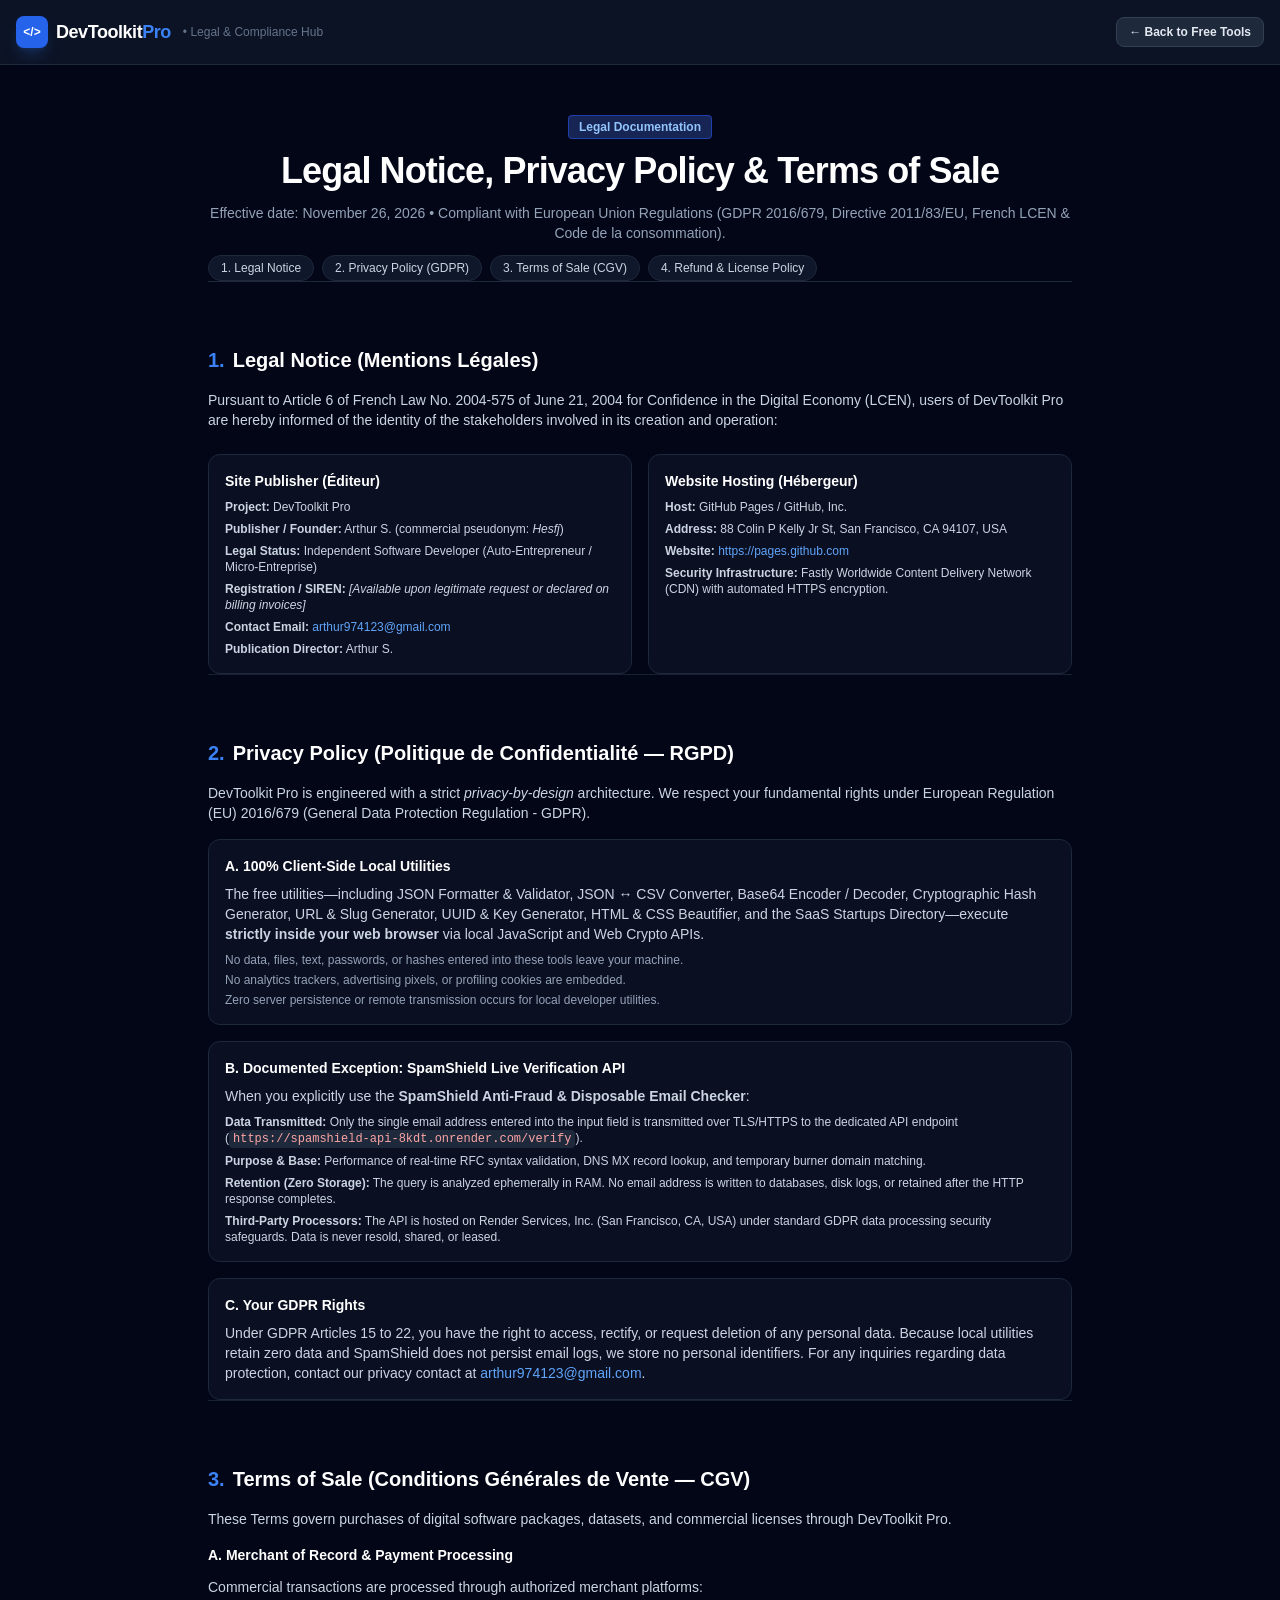
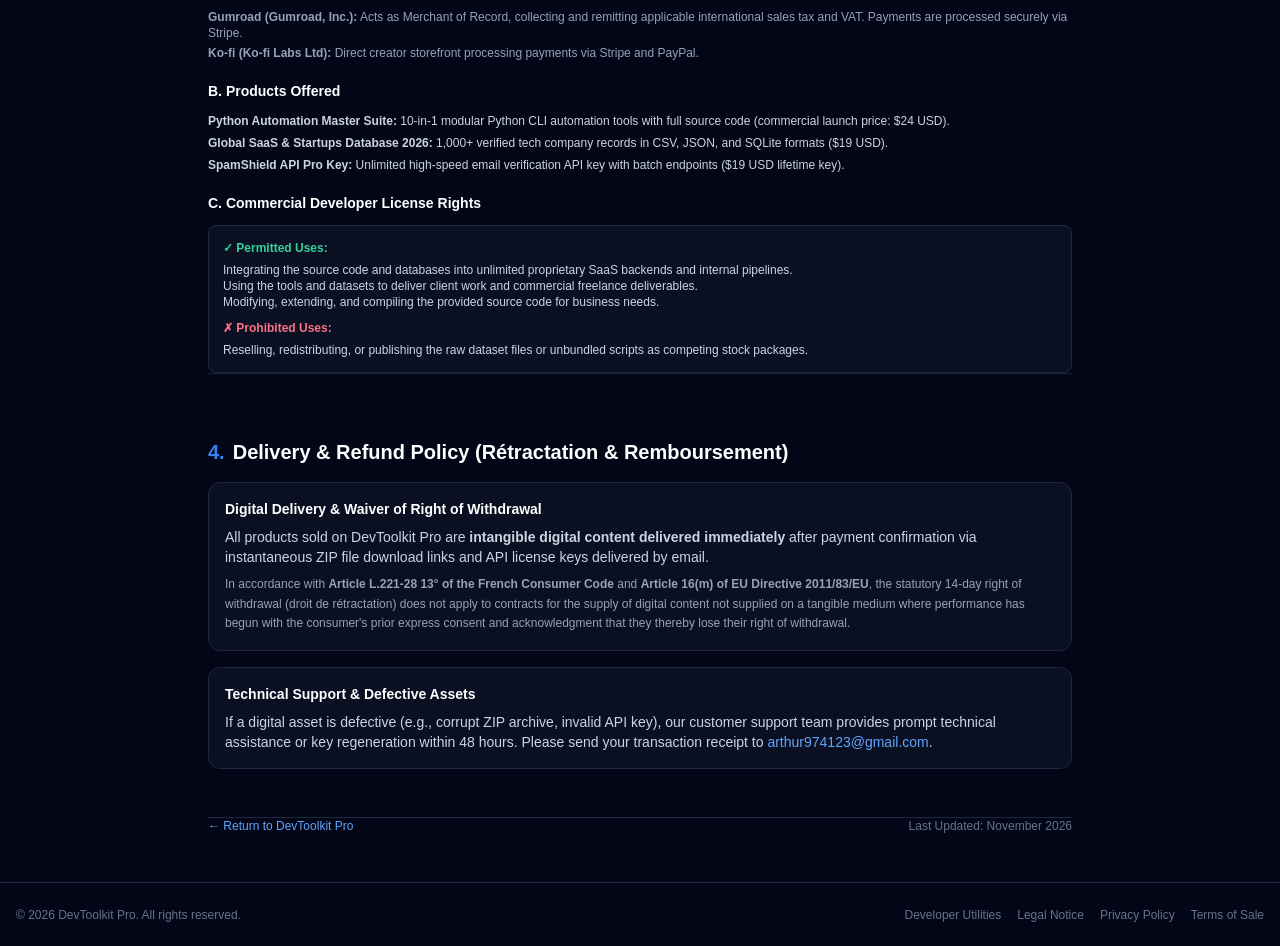
==== legal.html @ 09f76404 "feat(compliance): add legal hub, GDPR privacy policy, terms of sale, and footer links" ====
<!DOCTYPE html>
<html lang="en" class="dark">
<head>
  <meta charset="UTF-8">
  <meta name="viewport" content="width=device-width, initial-scale=1.0">
  <meta http-equiv="Content-Security-Policy" content="default-src 'self'; script-src 'self' 'unsafe-inline'; style-src 'self' 'unsafe-inline'; img-src 'self' data: https:; font-src 'self' data:; object-src 'none'; base-uri 'self'; form-action 'self';">
  <title>Legal Notice, Privacy Policy & Terms of Sale | DevToolkit Pro</title>
  <meta name="description" content="Legal notice, GDPR privacy policy, and terms of sale for DevToolkit Pro developer utilities and digital assets.">
  <link rel="icon" type="image/svg+xml" href="favicon.svg">
  <link rel="canonical" href="https://svl550.github.io/dev-tools-hub/legal.html">
  <link rel="stylesheet" href="styles.css">
  <style>
    :focus-visible {
      outline: 2px solid #3b82f6 !important;
      outline-offset: 2px !important;
    }
  </style>
</head>
<body class="bg-slate-950 text-slate-100 min-h-screen flex flex-col font-sans antialiased selection:bg-blue-600 selection:text-white">

  <!-- Header -->
  <header class="border-b border-slate-800 bg-slate-900/80 backdrop-blur sticky top-0 z-50">
    <div class="max-w-7xl mx-auto px-4 h-16 flex items-center justify-between">
      <div class="flex items-center space-x-3">
        <a href="index.html" class="flex items-center space-x-2 text-white hover:text-blue-400 transition" aria-label="DevToolkit Pro Home">
          <div class="w-8 h-8 rounded-lg bg-blue-600 flex items-center justify-center font-bold text-xs text-white shadow-lg shadow-blue-500/20">
            &lt;/&gt;
          </div>
          <span class="text-lg font-bold tracking-tight">DevToolkit<span class="text-blue-500">Pro</span></span>
        </a>
        <span class="text-xs text-slate-500 hidden sm:inline">&bull; Legal &amp; Compliance Hub</span>
      </div>
      <a href="index.html" class="inline-flex items-center space-x-1.5 px-3 py-1.5 rounded-lg text-xs font-semibold bg-slate-800 hover:bg-slate-700 text-slate-200 border border-slate-700 transition">
        <span>&larr; Back to Free Tools</span>
      </a>
    </div>
  </header>

  <!-- Main Content Container -->
  <main class="flex-1 max-w-4xl mx-auto px-4 py-12 space-y-12 leading-relaxed">
    
    <!-- Hero Title -->
    <div class="space-y-3 border-b border-slate-800 pb-8 text-center sm:text-left">
      <span class="px-2.5 py-1 text-xs font-semibold rounded bg-blue-950 text-blue-300 border border-blue-800">Legal Documentation</span>
      <h1 class="text-2xl sm:text-4xl font-extrabold text-white tracking-tight">Legal Notice, Privacy Policy &amp; Terms of Sale</h1>
      <p class="text-xs sm:text-sm text-slate-400">
        Effective date: November 26, 2026 &bull; Compliant with European Union Regulations (GDPR 2016/679, Directive 2011/83/EU, French LCEN &amp; Code de la consommation).
      </p>
      <!-- Quick Nav Anchor Pills -->
      <div class="flex flex-wrap gap-2 pt-3">
        <a href="#legal-notice" class="px-3 py-1 text-xs font-medium rounded-full bg-slate-900 border border-slate-800 text-slate-300 hover:border-blue-600 hover:text-white transition">1. Legal Notice</a>
        <a href="#privacy-policy" class="px-3 py-1 text-xs font-medium rounded-full bg-slate-900 border border-slate-800 text-slate-300 hover:border-blue-600 hover:text-white transition">2. Privacy Policy (GDPR)</a>
        <a href="#terms-of-sale" class="px-3 py-1 text-xs font-medium rounded-full bg-slate-900 border border-slate-800 text-slate-300 hover:border-blue-600 hover:text-white transition">3. Terms of Sale (CGV)</a>
        <a href="#refund-policy" class="px-3 py-1 text-xs font-medium rounded-full bg-slate-900 border border-slate-800 text-slate-300 hover:border-blue-600 hover:text-white transition">4. Refund &amp; License Policy</a>
      </div>
    </div>

    <!-- SECTION 1: LEGAL NOTICE -->
    <section id="legal-notice" class="space-y-4 pt-4 border-b border-slate-800/80 pb-10">
      <h2 class="text-xl sm:text-2xl font-bold text-white flex items-center gap-2">
        <span class="text-blue-500">1.</span> Legal Notice (Mentions Légales)
      </h2>
      <p class="text-xs sm:text-sm text-slate-300">
        Pursuant to Article 6 of French Law No. 2004-575 of June 21, 2004 for Confidence in the Digital Economy (LCEN), users of DevToolkit Pro are hereby informed of the identity of the stakeholders involved in its creation and operation:
      </p>

      <div class="grid grid-cols-1 md:grid-cols-2 gap-4 text-xs pt-2">
        <div class="p-4 rounded-xl border border-slate-800 bg-slate-900/60 space-y-2">
          <h3 class="font-bold text-white text-sm text-blue-400">Site Publisher (Éditeur)</h3>
          <ul class="space-y-1.5 text-slate-300">
            <li><strong>Project:</strong> DevToolkit Pro</li>
            <li><strong>Publisher / Founder:</strong> Arthur S. (commercial pseudonym: <em>Hesfj</em>)</li>
            <li><strong>Legal Status:</strong> Independent Software Developer (Auto-Entrepreneur / Micro-Entreprise)</li>
            <li><strong>Registration / SIREN:</strong> <em>[Available upon legitimate request or declared on billing invoices]</em></li>
            <li><strong>Contact Email:</strong> <a href="mailto:arthur974123@gmail.com" class="text-blue-400 hover:underline">arthur974123@gmail.com</a></li>
            <li><strong>Publication Director:</strong> Arthur S.</li>
          </ul>
        </div>

        <div class="p-4 rounded-xl border border-slate-800 bg-slate-900/60 space-y-2">
          <h3 class="font-bold text-white text-sm text-blue-400">Website Hosting (Hébergeur)</h3>
          <ul class="space-y-1.5 text-slate-300">
            <li><strong>Host:</strong> GitHub Pages / GitHub, Inc.</li>
            <li><strong>Address:</strong> 88 Colin P Kelly Jr St, San Francisco, CA 94107, USA</li>
            <li><strong>Website:</strong> <a href="https://pages.github.com" target="_blank" rel="noopener" class="text-blue-400 hover:underline">https://pages.github.com</a></li>
            <li><strong>Security Infrastructure:</strong> Fastly Worldwide Content Delivery Network (CDN) with automated HTTPS encryption.</li>
          </ul>
        </div>
      </div>
    </section>

    <!-- SECTION 2: PRIVACY POLICY -->
    <section id="privacy-policy" class="space-y-4 pt-4 border-b border-slate-800/80 pb-10">
      <h2 class="text-xl sm:text-2xl font-bold text-white flex items-center gap-2">
        <span class="text-blue-500">2.</span> Privacy Policy (Politique de Confidentialité — RGPD)
      </h2>
      <p class="text-xs sm:text-sm text-slate-300">
        DevToolkit Pro is engineered with a strict <em>privacy-by-design</em> architecture. We respect your fundamental rights under European Regulation (EU) 2016/679 (General Data Protection Regulation - GDPR).
      </p>

      <div class="space-y-4 text-xs sm:text-sm text-slate-300">
        <div class="p-4 rounded-xl border border-slate-800 bg-slate-900/60 space-y-2">
          <h3 class="font-bold text-white text-sm text-emerald-400">A. 100% Client-Side Local Utilities</h3>
          <p>
            The free utilities—including JSON Formatter &amp; Validator, JSON &harr; CSV Converter, Base64 Encoder / Decoder, Cryptographic Hash Generator, URL &amp; Slug Generator, UUID &amp; Key Generator, HTML &amp; CSS Beautifier, and the SaaS Startups Directory—execute <strong>strictly inside your web browser</strong> via local JavaScript and Web Crypto APIs.
          </p>
          <ul class="list-disc pl-5 space-y-1 text-slate-400 text-xs">
            <li>No data, files, text, passwords, or hashes entered into these tools leave your machine.</li>
            <li>No analytics trackers, advertising pixels, or profiling cookies are embedded.</li>
            <li>Zero server persistence or remote transmission occurs for local developer utilities.</li>
          </ul>
        </div>

        <div class="p-4 rounded-xl border border-slate-800 bg-slate-900/60 space-y-2">
          <h3 class="font-bold text-white text-sm text-red-400">B. Documented Exception: SpamShield Live Verification API</h3>
          <p>
            When you explicitly use the <strong>SpamShield Anti-Fraud &amp; Disposable Email Checker</strong>:
          </p>
          <ul class="list-disc pl-5 space-y-1.5 text-slate-300 text-xs">
            <li><strong>Data Transmitted:</strong> Only the single email address entered into the input field is transmitted over TLS/HTTPS to the dedicated API endpoint (<code class="text-red-300 bg-slate-800 px-1 py-0.5 rounded">https://spamshield-api-8kdt.onrender.com/verify</code>).</li>
            <li><strong>Purpose &amp; Base:</strong> Performance of real-time RFC syntax validation, DNS MX record lookup, and temporary burner domain matching.</li>
            <li><strong>Retention (Zero Storage):</strong> The query is analyzed ephemerally in RAM. No email address is written to databases, disk logs, or retained after the HTTP response completes.</li>
            <li><strong>Third-Party Processors:</strong> The API is hosted on Render Services, Inc. (San Francisco, CA, USA) under standard GDPR data processing security safeguards. Data is never resold, shared, or leased.</li>
          </ul>
        </div>

        <div class="p-4 rounded-xl border border-slate-800 bg-slate-900/60 space-y-2">
          <h3 class="font-bold text-white text-sm text-blue-400">C. Your GDPR Rights</h3>
          <p>
            Under GDPR Articles 15 to 22, you have the right to access, rectify, or request deletion of any personal data. Because local utilities retain zero data and SpamShield does not persist email logs, we store no personal identifiers. For any inquiries regarding data protection, contact our privacy contact at <a href="mailto:arthur974123@gmail.com" class="text-blue-400 hover:underline">arthur974123@gmail.com</a>.
          </p>
        </div>
      </div>
    </section>

    <!-- SECTION 3: TERMS OF SALE (CGV) -->
    <section id="terms-of-sale" class="space-y-4 pt-4 border-b border-slate-800/80 pb-10">
      <h2 class="text-xl sm:text-2xl font-bold text-white flex items-center gap-2">
        <span class="text-blue-500">3.</span> Terms of Sale (Conditions Générales de Vente — CGV)
      </h2>
      <p class="text-xs sm:text-sm text-slate-300">
        These Terms govern purchases of digital software packages, datasets, and commercial licenses through DevToolkit Pro.
      </p>

      <div class="space-y-3 text-xs sm:text-sm text-slate-300">
        <h3 class="font-bold text-white">A. Merchant of Record &amp; Payment Processing</h3>
        <p>
          Commercial transactions are processed through authorized merchant platforms:
        </p>
        <ul class="list-disc pl-5 space-y-1 text-slate-400 text-xs">
          <li><strong>Gumroad (Gumroad, Inc.):</strong> Acts as Merchant of Record, collecting and remitting applicable international sales tax and VAT. Payments are processed securely via Stripe.</li>
          <li><strong>Ko-fi (Ko-fi Labs Ltd):</strong> Direct creator storefront processing payments via Stripe and PayPal.</li>
        </ul>

        <h3 class="font-bold text-white pt-2">B. Products Offered</h3>
        <ol class="list-decimal pl-5 space-y-1.5 text-xs text-slate-300">
          <li><strong>Python Automation Master Suite:</strong> 10-in-1 modular Python CLI automation tools with full source code (commercial launch price: $24 USD).</li>
          <li><strong>Global SaaS &amp; Startups Database 2026:</strong> 1,000+ verified tech company records in CSV, JSON, and SQLite formats ($19 USD).</li>
          <li><strong>SpamShield API Pro Key:</strong> Unlimited high-speed email verification API key with batch endpoints ($19 USD lifetime key).</li>
        </ol>

        <h3 class="font-bold text-white pt-2">C. Commercial Developer License Rights</h3>
        <div class="p-3.5 rounded-lg border border-slate-800 bg-slate-900/60 text-xs space-y-1.5">
          <p class="text-emerald-400 font-semibold">&check; Permitted Uses:</p>
          <ul class="list-disc pl-5 space-y-0.5 text-slate-300">
            <li>Integrating the source code and databases into unlimited proprietary SaaS backends and internal pipelines.</li>
            <li>Using the tools and datasets to deliver client work and commercial freelance deliverables.</li>
            <li>Modifying, extending, and compiling the provided source code for business needs.</li>
          </ul>
          <p class="text-rose-400 font-semibold pt-1">&cross; Prohibited Uses:</p>
          <ul class="list-disc pl-5 space-y-0.5 text-slate-300">
            <li>Reselling, redistributing, or publishing the raw dataset files or unbundled scripts as competing stock packages.</li>
          </ul>
        </div>
      </div>
    </section>

    <!-- SECTION 4: REFUND & DELIVERY POLICY -->
    <section id="refund-policy" class="space-y-4 pt-4 pb-6">
      <h2 class="text-xl sm:text-2xl font-bold text-white flex items-center gap-2">
        <span class="text-blue-500">4.</span> Delivery &amp; Refund Policy (Rétractation &amp; Remboursement)
      </h2>
      
      <div class="space-y-4 text-xs sm:text-sm text-slate-300">
        <div class="p-4 rounded-xl border border-slate-800 bg-slate-900/60 space-y-2">
          <h3 class="font-bold text-white text-sm text-amber-400">Digital Delivery &amp; Waiver of Right of Withdrawal</h3>
          <p>
            All products sold on DevToolkit Pro are <strong>intangible digital content delivered immediately</strong> after payment confirmation via instantaneous ZIP file download links and API license keys delivered by email.
          </p>
          <p class="text-xs text-slate-400 leading-relaxed">
            In accordance with <strong>Article L.221-28 13° of the French Consumer Code</strong> and <strong>Article 16(m) of EU Directive 2011/83/EU</strong>, the statutory 14-day right of withdrawal (droit de rétractation) does not apply to contracts for the supply of digital content not supplied on a tangible medium where performance has begun with the consumer's prior express consent and acknowledgment that they thereby lose their right of withdrawal.
          </p>
        </div>

        <div class="p-4 rounded-xl border border-slate-800 bg-slate-900/60 space-y-2">
          <h3 class="font-bold text-white text-sm text-blue-400">Technical Support &amp; Defective Assets</h3>
          <p>
            If a digital asset is defective (e.g., corrupt ZIP archive, invalid API key), our customer support team provides prompt technical assistance or key regeneration within 48 hours. Please send your transaction receipt to <a href="mailto:arthur974123@gmail.com" class="text-blue-400 hover:underline">arthur974123@gmail.com</a>.
          </p>
        </div>
      </div>
    </section>

    <!-- Back to Top Button -->
    <div class="pt-6 border-t border-slate-800 flex justify-between items-center text-xs text-slate-500">
      <a href="index.html" class="text-blue-400 hover:underline">&larr; Return to DevToolkit Pro</a>
      <span>Last Updated: November 2026</span>
    </div>
  </main>

  <!-- Footer -->
  <footer class="border-t border-slate-800 bg-slate-950 py-6 text-center text-xs text-slate-500">
    <div class="max-w-7xl mx-auto px-4 flex flex-col sm:flex-row items-center justify-between gap-3">
      <span>&copy; 2026 DevToolkit Pro. All rights reserved.</span>
      <div class="flex flex-wrap items-center justify-center gap-4">
        <a href="index.html" class="hover:text-slate-300 transition">Developer Utilities</a>
        <a href="#legal-notice" class="hover:text-slate-300 transition">Legal Notice</a>
        <a href="#privacy-policy" class="hover:text-slate-300 transition">Privacy Policy</a>
        <a href="#terms-of-sale" class="hover:text-slate-300 transition">Terms of Sale</a>
      </div>
    </div>
  </footer>

</body>
</html>
---- styles.css ----
*,:after,:before{--tw-border-spacing-x:0;--tw-border-spacing-y:0;--tw-translate-x:0;--tw-translate-y:0;--tw-rotate:0;--tw-skew-x:0;--tw-skew-y:0;--tw-scale-x:1;--tw-scale-y:1;--tw-pan-x: ;--tw-pan-y: ;--tw-pinch-zoom: ;--tw-scroll-snap-strictness:proximity;--tw-gradient-from-position: ;--tw-gradient-via-position: ;--tw-gradient-to-position: ;--tw-ordinal: ;--tw-slashed-zero: ;--tw-numeric-figure: ;--tw-numeric-spacing: ;--tw-numeric-fraction: ;--tw-ring-inset: ;--tw-ring-offset-width:0px;--tw-ring-offset-color:#fff;--tw-ring-color:rgba(59,130,246,.5);--tw-ring-offset-shadow:0 0 #0000;--tw-ring-shadow:0 0 #0000;--tw-shadow:0 0 #0000;--tw-shadow-colored:0 0 #0000;--tw-blur: ;--tw-brightness: ;--tw-contrast: ;--tw-grayscale: ;--tw-hue-rotate: ;--tw-invert: ;--tw-saturate: ;--tw-sepia: ;--tw-drop-shadow: ;--tw-backdrop-blur: ;--tw-backdrop-brightness: ;--tw-backdrop-contrast: ;--tw-backdrop-grayscale: ;--tw-backdrop-hue-rotate: ;--tw-backdrop-invert: ;--tw-backdrop-opacity: ;--tw-backdrop-saturate: ;--tw-backdrop-sepia: ;--tw-contain-size: ;--tw-contain-layout: ;--tw-contain-paint: ;--tw-contain-style: }::backdrop{--tw-border-spacing-x:0;--tw-border-spacing-y:0;--tw-translate-x:0;--tw-translate-y:0;--tw-rotate:0;--tw-skew-x:0;--tw-skew-y:0;--tw-scale-x:1;--tw-scale-y:1;--tw-pan-x: ;--tw-pan-y: ;--tw-pinch-zoom: ;--tw-scroll-snap-strictness:proximity;--tw-gradient-from-position: ;--tw-gradient-via-position: ;--tw-gradient-to-position: ;--tw-ordinal: ;--tw-slashed-zero: ;--tw-numeric-figure: ;--tw-numeric-spacing: ;--tw-numeric-fraction: ;--tw-ring-inset: ;--tw-ring-offset-width:0px;--tw-ring-offset-color:#fff;--tw-ring-color:rgba(59,130,246,.5);--tw-ring-offset-shadow:0 0 #0000;--tw-ring-shadow:0 0 #0000;--tw-shadow:0 0 #0000;--tw-shadow-colored:0 0 #0000;--tw-blur: ;--tw-brightness: ;--tw-contrast: ;--tw-grayscale: ;--tw-hue-rotate: ;--tw-invert: ;--tw-saturate: ;--tw-sepia: ;--tw-drop-shadow: ;--tw-backdrop-blur: ;--tw-backdrop-brightness: ;--tw-backdrop-contrast: ;--tw-backdrop-grayscale: ;--tw-backdrop-hue-rotate: ;--tw-backdrop-invert: ;--tw-backdrop-opacity: ;--tw-backdrop-saturate: ;--tw-backdrop-sepia: ;--tw-contain-size: ;--tw-contain-layout: ;--tw-contain-paint: ;--tw-contain-style: }/*! tailwindcss v3.4.17 | MIT License | https://tailwindcss.com*/*,:after,:before{box-sizing:border-box;border:0 solid #e5e7eb}:after,:before{--tw-content:""}:host,html{line-height:1.5;-webkit-text-size-adjust:100%;-moz-tab-size:4;-o-tab-size:4;tab-size:4;font-family:Inter,-apple-system,BlinkMacSystemFont,Segoe UI,Roboto,sans-serif;font-feature-settings:normal;font-variation-settings:normal;-webkit-tap-highlight-color:transparent}body{margin:0;line-height:inherit}hr{height:0;color:inherit;border-top-width:1px}abbr:where([title]){-webkit-text-decoration:underline dotted;text-decoration:underline dotted}h1,h2,h3,h4,h5,h6{font-size:inherit;font-weight:inherit}a{color:inherit;text-decoration:inherit}b,strong{font-weight:bolder}code,kbd,pre,samp{font-family:JetBrains Mono,Fira Code,Consolas,monospace;font-feature-settings:normal;font-variation-settings:normal;font-size:1em}small{font-size:80%}sub,sup{font-size:75%;line-height:0;position:relative;vertical-align:baseline}sub{bottom:-.25em}sup{top:-.5em}table{text-indent:0;border-color:inherit;border-collapse:collapse}button,input,optgroup,select,textarea{font-family:inherit;font-feature-settings:inherit;font-variation-settings:inherit;font-size:100%;font-weight:inherit;line-height:inherit;letter-spacing:inherit;color:inherit;margin:0;padding:0}button,select{text-transform:none}button,input:where([type=button]),input:where([type=reset]),input:where([type=submit]){-webkit-appearance:button;background-color:transparent;background-image:none}:-moz-focusring{outline:auto}:-moz-ui-invalid{box-shadow:none}progress{vertical-align:baseline}::-webkit-inner-spin-button,::-webkit-outer-spin-button{height:auto}[type=search]{-webkit-appearance:textfield;outline-offset:-2px}::-webkit-search-decoration{-webkit-appearance:none}::-webkit-file-upload-button{-webkit-appearance:button;font:inherit}summary{display:list-item}blockquote,dd,dl,figure,h1,h2,h3,h4,h5,h6,hr,p,pre{margin:0}fieldset{margin:0}fieldset,legend{padding:0}menu,ol,ul{list-style:none;margin:0;padding:0}dialog{padding:0}textarea{resize:vertical}input::-moz-placeholder,textarea::-moz-placeholder{opacity:1;color:#9ca3af}input::placeholder,textarea::placeholder{opacity:1;color:#9ca3af}[role=button],button{cursor:pointer}:disabled{cursor:default}audio,canvas,embed,iframe,img,object,svg,video{display:block;vertical-align:middle}img,video{max-width:100%;height:auto}[hidden]:where(:not([hidden=until-found])){display:none}.container{width:100%}@media (min-width:640px){.container{max-width:640px}}@media (min-width:768px){.container{max-width:768px}}@media (min-width:1024px){.container{max-width:1024px}}@media (min-width:1280px){.container{max-width:1280px}}@media (min-width:1536px){.container{max-width:1536px}}.sr-only{position:absolute;width:1px;height:1px;padding:0;margin:-1px;overflow:hidden;clip:rect(0,0,0,0);white-space:nowrap;border-width:0}.relative{position:relative}.sticky{position:sticky}.top-0{top:0}.top-24{top:6rem}.z-50{z-index:50}.mx-auto{margin-left:auto;margin-right:auto}.mb-1{margin-bottom:.25rem}.ml-1{margin-left:.25rem}.ml-2{margin-left:.5rem}.mt-1{margin-top:.25rem}.mt-12{margin-top:3rem}.mt-8{margin-top:2rem}.block{display:block}.inline{display:inline}.flex{display:flex}.inline-flex{display:inline-flex}.table{display:table}.grid{display:grid}.hidden{display:none}.h-1\.5{height:.375rem}.h-16{height:4rem}.h-2{height:.5rem}.h-3\.5{height:.875rem}.h-4{height:1rem}.h-5{height:1.25rem}.h-8{height:2rem}.max-h-\[500px\]{max-height:500px}.min-h-\[28px\]{min-height:28px}.min-h-screen{min-height:100vh}.w-2{width:.5rem}.w-3\.5{width:.875rem}.w-4{width:1rem}.w-5{width:1.25rem}.w-8{width:2rem}.w-full{width:100%}.min-w-0{min-width:0}.min-w-\[28px\]{min-width:28px}.max-w-2xl{max-width:42rem}.max-w-3xl{max-width:48rem}.max-w-4xl{max-width:56rem}.max-w-5xl{max-width:64rem}.max-w-7xl{max-width:80rem}.max-w-xs{max-width:20rem}.flex-1{flex:1 1 0%}.shrink-0{flex-shrink:0}@keyframes pulse{50%{opacity:.5}}.animate-pulse{animation:pulse 2s cubic-bezier(.4,0,.6,1) infinite}.cursor-pointer{cursor:pointer}.select-none{-webkit-user-select:none;-moz-user-select:none;user-select:none}.select-all{-webkit-user-select:all;-moz-user-select:all;user-select:all}.resize-y{resize:vertical}.appearance-none{-webkit-appearance:none;-moz-appearance:none;appearance:none}.grid-cols-1{grid-template-columns:repeat(1,minmax(0,1fr))}.grid-cols-2{grid-template-columns:repeat(2,minmax(0,1fr))}.flex-col{flex-direction:column}.flex-wrap{flex-wrap:wrap}.items-start{align-items:flex-start}.items-center{align-items:center}.items-baseline{align-items:baseline}.justify-center{justify-content:center}.justify-between{justify-content:space-between}.gap-1{gap:.25rem}.gap-1\.5{gap:.375rem}.gap-2{gap:.5rem}.gap-3{gap:.75rem}.gap-4{gap:1rem}.gap-6{gap:1.5rem}.gap-8{gap:2rem}.space-x-1>:not([hidden])~:not([hidden]){--tw-space-x-reverse:0;margin-right:calc(.25rem*var(--tw-space-x-reverse));margin-left:calc(.25rem*(1 - var(--tw-space-x-reverse)))}.space-x-1\.5>:not([hidden])~:not([hidden]){--tw-space-x-reverse:0;margin-right:calc(.375rem*var(--tw-space-x-reverse));margin-left:calc(.375rem*(1 - var(--tw-space-x-reverse)))}.space-x-2>:not([hidden])~:not([hidden]){--tw-space-x-reverse:0;margin-right:calc(.5rem*var(--tw-space-x-reverse));margin-left:calc(.5rem*(1 - var(--tw-space-x-reverse)))}.space-x-3>:not([hidden])~:not([hidden]){--tw-space-x-reverse:0;margin-right:calc(.75rem*var(--tw-space-x-reverse));margin-left:calc(.75rem*(1 - var(--tw-space-x-reverse)))}.space-y-1>:not([hidden])~:not([hidden]){--tw-space-y-reverse:0;margin-top:calc(.25rem*(1 - var(--tw-space-y-reverse)));margin-bottom:calc(.25rem*var(--tw-space-y-reverse))}.space-y-1\.5>:not([hidden])~:not([hidden]){--tw-space-y-reverse:0;margin-top:calc(.375rem*(1 - var(--tw-space-y-reverse)));margin-bottom:calc(.375rem*var(--tw-space-y-reverse))}.space-y-12>:not([hidden])~:not([hidden]){--tw-space-y-reverse:0;margin-top:calc(3rem*(1 - var(--tw-space-y-reverse)));margin-bottom:calc(3rem*var(--tw-space-y-reverse))}.space-y-2>:not([hidden])~:not([hidden]){--tw-space-y-reverse:0;margin-top:calc(.5rem*(1 - var(--tw-space-y-reverse)));margin-bottom:calc(.5rem*var(--tw-space-y-reverse))}.space-y-3>:not([hidden])~:not([hidden]){--tw-space-y-reverse:0;margin-top:calc(.75rem*(1 - var(--tw-space-y-reverse)));margin-bottom:calc(.75rem*var(--tw-space-y-reverse))}.space-y-4>:not([hidden])~:not([hidden]){--tw-space-y-reverse:0;margin-top:calc(1rem*(1 - var(--tw-space-y-reverse)));margin-bottom:calc(1rem*var(--tw-space-y-reverse))}.space-y-6>:not([hidden])~:not([hidden]){--tw-space-y-reverse:0;margin-top:calc(1.5rem*(1 - var(--tw-space-y-reverse)));margin-bottom:calc(1.5rem*var(--tw-space-y-reverse))}.space-y-8>:not([hidden])~:not([hidden]){--tw-space-y-reverse:0;margin-top:calc(2rem*(1 - var(--tw-space-y-reverse)));margin-bottom:calc(2rem*var(--tw-space-y-reverse))}.divide-y>:not([hidden])~:not([hidden]){--tw-divide-y-reverse:0;border-top-width:calc(1px*(1 - var(--tw-divide-y-reverse)));border-bottom-width:calc(1px*var(--tw-divide-y-reverse))}.divide-slate-800\/60>:not([hidden])~:not([hidden]){border-color:rgba(30,41,59,.6)}.overflow-hidden{overflow:hidden}.overflow-x-auto{overflow-x:auto}.truncate{overflow:hidden;text-overflow:ellipsis}.truncate,.whitespace-nowrap{white-space:nowrap}.rounded{border-radius:.25rem}.rounded-2xl{border-radius:1rem}.rounded-full{border-radius:9999px}.rounded-lg{border-radius:.5rem}.rounded-xl{border-radius:.75rem}.border{border-width:1px}.border-b{border-bottom-width:1px}.border-t{border-top-width:1px}.border-amber-800\/60{border-color:rgba(146,64,14,.6)}.border-blue-700\/50{border-color:rgba(29,78,216,.5)}.border-blue-800{--tw-border-opacity:1;border-color:rgb(30 64 175/var(--tw-border-opacity,1))}.border-blue-800\/40{border-color:rgba(30,64,175,.4)}.border-blue-800\/50{border-color:rgba(30,64,175,.5)}.border-blue-800\/60{border-color:rgba(30,64,175,.6)}.border-emerald-700\/60{border-color:rgba(4,120,87,.6)}.border-emerald-800{--tw-border-opacity:1;border-color:rgb(6 95 70/var(--tw-border-opacity,1))}.border-emerald-800\/40{border-color:rgba(6,95,70,.4)}.border-emerald-800\/60{border-color:rgba(6,95,70,.6)}.border-emerald-900\/40{border-color:rgba(6,78,59,.4)}.border-purple-800{--tw-border-opacity:1;border-color:rgb(107 33 168/var(--tw-border-opacity,1))}.border-red-700\/60{border-color:rgba(185,28,28,.6)}.border-red-800{--tw-border-opacity:1;border-color:rgb(153 27 27/var(--tw-border-opacity,1))}.border-red-800\/40{border-color:rgba(153,27,27,.4)}.border-red-900\/40{border-color:rgba(127,29,29,.4)}.border-rose-800{--tw-border-opacity:1;border-color:rgb(159 18 57/var(--tw-border-opacity,1))}.border-rose-800\/60{border-color:rgba(159,18,57,.6)}.border-slate-700{--tw-border-opacity:1;border-color:rgb(51 65 85/var(--tw-border-opacity,1))}.border-slate-800{--tw-border-opacity:1;border-color:rgb(30 41 59/var(--tw-border-opacity,1))}.border-slate-800\/60{border-color:rgba(30,41,59,.6)}.border-slate-800\/80{border-color:rgba(30,41,59,.8)}.bg-amber-600{--tw-bg-opacity:1;background-color:rgb(217 119 6/var(--tw-bg-opacity,1))}.bg-amber-950\/70{background-color:rgba(69,26,3,.7)}.bg-blue-600{--tw-bg-opacity:1;background-color:rgb(37 99 235/var(--tw-bg-opacity,1))}.bg-blue-900\/50{background-color:rgba(30,58,138,.5)}.bg-blue-950{--tw-bg-opacity:1;background-color:rgb(23 37 84/var(--tw-bg-opacity,1))}.bg-blue-950\/60{background-color:rgba(23,37,84,.6)}.bg-blue-950\/70{background-color:rgba(23,37,84,.7)}.bg-emerald-400{--tw-bg-opacity:1;background-color:rgb(52 211 153/var(--tw-bg-opacity,1))}.bg-emerald-600{--tw-bg-opacity:1;background-color:rgb(5 150 105/var(--tw-bg-opacity,1))}.bg-emerald-700{--tw-bg-opacity:1;background-color:rgb(4 120 87/var(--tw-bg-opacity,1))}.bg-emerald-950{--tw-bg-opacity:1;background-color:rgb(2 44 34/var(--tw-bg-opacity,1))}.bg-emerald-950\/40{background-color:rgba(2,44,34,.4)}.bg-emerald-950\/60{background-color:rgba(2,44,34,.6)}.bg-emerald-950\/70{background-color:rgba(2,44,34,.7)}.bg-indigo-600{--tw-bg-opacity:1;background-color:rgb(79 70 229/var(--tw-bg-opacity,1))}.bg-purple-950\/80{background-color:rgba(59,7,100,.8)}.bg-red-600{--tw-bg-opacity:1;background-color:rgb(220 38 38/var(--tw-bg-opacity,1))}.bg-red-950{--tw-bg-opacity:1;background-color:rgb(69 10 10/var(--tw-bg-opacity,1))}.bg-red-950\/40{background-color:rgba(69,10,10,.4)}.bg-red-950\/60{background-color:rgba(69,10,10,.6)}.bg-rose-950\/50{background-color:rgba(76,5,25,.5)}.bg-rose-950\/70{background-color:rgba(76,5,25,.7)}.bg-slate-800{--tw-bg-opacity:1;background-color:rgb(30 41 59/var(--tw-bg-opacity,1))}.bg-slate-900{--tw-bg-opacity:1;background-color:rgb(15 23 42/var(--tw-bg-opacity,1))}.bg-slate-900\/30{background-color:rgba(15,23,42,.3)}.bg-slate-900\/60{background-color:rgba(15,23,42,.6)}.bg-slate-900\/70{background-color:rgba(15,23,42,.7)}.bg-slate-900\/80{background-color:rgba(15,23,42,.8)}.bg-slate-900\/90{background-color:rgba(15,23,42,.9)}.bg-slate-950{--tw-bg-opacity:1;background-color:rgb(2 6 23/var(--tw-bg-opacity,1))}.bg-slate-950\/40{background-color:rgba(2,6,23,.4)}.bg-gradient-to-b{background-image:linear-gradient(to bottom,var(--tw-gradient-stops))}.bg-gradient-to-r{background-image:linear-gradient(to right,var(--tw-gradient-stops))}.from-blue-400{--tw-gradient-from:#60a5fa var(--tw-gradient-from-position);--tw-gradient-to:rgba(96,165,250,0) var(--tw-gradient-to-position);--tw-gradient-stops:var(--tw-gradient-from),var(--tw-gradient-to)}.from-blue-900\/60{--tw-gradient-from:rgba(30,58,138,.6) var(--tw-gradient-from-position);--tw-gradient-to:rgba(30,58,138,0) var(--tw-gradient-to-position);--tw-gradient-stops:var(--tw-gradient-from),var(--tw-gradient-to)}.from-emerald-950\/40{--tw-gradient-from:rgba(2,44,34,.4) var(--tw-gradient-from-position);--tw-gradient-to:rgba(2,44,34,0) var(--tw-gradient-to-position);--tw-gradient-stops:var(--tw-gradient-from),var(--tw-gradient-to)}.from-red-950\/40{--tw-gradient-from:rgba(69,10,10,.4) var(--tw-gradient-from-position);--tw-gradient-to:rgba(69,10,10,0) var(--tw-gradient-to-position);--tw-gradient-stops:var(--tw-gradient-from),var(--tw-gradient-to)}.from-slate-900\/40{--tw-gradient-from:rgba(15,23,42,.4) var(--tw-gradient-from-position);--tw-gradient-to:rgba(15,23,42,0) var(--tw-gradient-to-position);--tw-gradient-stops:var(--tw-gradient-from),var(--tw-gradient-to)}.via-indigo-300{--tw-gradient-to:rgba(165,180,252,0) var(--tw-gradient-to-position);--tw-gradient-stops:var(--tw-gradient-from),#a5b4fc var(--tw-gradient-via-position),var(--tw-gradient-to)}.via-indigo-900\/60{--tw-gradient-to:rgba(49,46,129,0) var(--tw-gradient-to-position);--tw-gradient-stops:var(--tw-gradient-from),rgba(49,46,129,.6) var(--tw-gradient-via-position),var(--tw-gradient-to)}.via-slate-900{--tw-gradient-to:rgba(15,23,42,0) var(--tw-gradient-to-position);--tw-gradient-stops:var(--tw-gradient-from),#0f172a var(--tw-gradient-via-position),var(--tw-gradient-to)}.via-slate-950{--tw-gradient-to:rgba(2,6,23,0) var(--tw-gradient-to-position);--tw-gradient-stops:var(--tw-gradient-from),#020617 var(--tw-gradient-via-position),var(--tw-gradient-to)}.to-purple-400{--tw-gradient-to:#c084fc var(--tw-gradient-to-position)}.to-purple-900\/60{--tw-gradient-to:rgba(88,28,135,.6) var(--tw-gradient-to-position)}.to-slate-900{--tw-gradient-to:#0f172a var(--tw-gradient-to-position)}.to-slate-950{--tw-gradient-to:#020617 var(--tw-gradient-to-position)}.bg-clip-text{-webkit-background-clip:text;background-clip:text}.fill-current{fill:currentColor}.p-1\.5{padding:.375rem}.p-2{padding:.5rem}.p-3{padding:.75rem}.p-3\.5{padding:.875rem}.p-4{padding:1rem}.p-5{padding:1.25rem}.p-6{padding:1.5rem}.px-1{padding-left:.25rem;padding-right:.25rem}.px-1\.5{padding-left:.375rem;padding-right:.375rem}.px-2{padding-left:.5rem;padding-right:.5rem}.px-2\.5{padding-left:.625rem;padding-right:.625rem}.px-3{padding-left:.75rem;padding-right:.75rem}.px-4{padding-left:1rem;padding-right:1rem}.px-5{padding-left:1.25rem;padding-right:1.25rem}.py-0\.5{padding-top:.125rem;padding-bottom:.125rem}.py-1{padding-top:.25rem;padding-bottom:.25rem}.py-1\.5{padding-top:.375rem;padding-bottom:.375rem}.py-12{padding-top:3rem;padding-bottom:3rem}.py-16{padding-top:4rem;padding-bottom:4rem}.py-2{padding-top:.5rem;padding-bottom:.5rem}.py-2\.5{padding-top:.625rem;padding-bottom:.625rem}.py-6{padding-top:1.5rem;padding-bottom:1.5rem}.py-8{padding-top:2rem;padding-bottom:2rem}.pb-3{padding-bottom:.75rem}.pt-1{padding-top:.25rem}.pt-2{padding-top:.5rem}.pt-4{padding-top:1rem}.pt-8{padding-top:2rem}.text-left{text-align:left}.text-center{text-align:center}.font-mono{font-family:JetBrains Mono,Fira Code,Consolas,monospace}.font-sans{font-family:Inter,-apple-system,BlinkMacSystemFont,Segoe UI,Roboto,sans-serif}.text-2xl{font-size:1.5rem;line-height:2rem}.text-3xl{font-size:1.875rem;line-height:2.25rem}.text-\[10px\]{font-size:10px}.text-\[11px\]{font-size:11px}.text-\[9px\]{font-size:9px}.text-lg{font-size:1.125rem;line-height:1.75rem}.text-sm{font-size:.875rem;line-height:1.25rem}.text-xl{font-size:1.25rem;line-height:1.75rem}.text-xs{font-size:.75rem;line-height:1rem}.font-bold{font-weight:700}.font-extrabold{font-weight:800}.font-medium{font-weight:500}.font-normal{font-weight:400}.font-semibold{font-weight:600}.uppercase{text-transform:uppercase}.leading-relaxed{line-height:1.625}.leading-tight{line-height:1.25}.tracking-tight{letter-spacing:-.025em}.tracking-wider{letter-spacing:.05em}.text-amber-300{--tw-text-opacity:1;color:rgb(252 211 77/var(--tw-text-opacity,1))}.text-amber-400{--tw-text-opacity:1;color:rgb(251 191 36/var(--tw-text-opacity,1))}.text-blue-300{--tw-text-opacity:1;color:rgb(147 197 253/var(--tw-text-opacity,1))}.text-blue-400{--tw-text-opacity:1;color:rgb(96 165 250/var(--tw-text-opacity,1))}.text-blue-500{--tw-text-opacity:1;color:rgb(59 130 246/var(--tw-text-opacity,1))}.text-cyan-300{--tw-text-opacity:1;color:rgb(103 232 249/var(--tw-text-opacity,1))}.text-cyan-400{--tw-text-opacity:1;color:rgb(34 211 238/var(--tw-text-opacity,1))}.text-emerald-200{--tw-text-opacity:1;color:rgb(167 243 208/var(--tw-text-opacity,1))}.text-emerald-300{--tw-text-opacity:1;color:rgb(110 231 183/var(--tw-text-opacity,1))}.text-emerald-400{--tw-text-opacity:1;color:rgb(52 211 153/var(--tw-text-opacity,1))}.text-indigo-400{--tw-text-opacity:1;color:rgb(129 140 248/var(--tw-text-opacity,1))}.text-purple-300{--tw-text-opacity:1;color:rgb(216 180 254/var(--tw-text-opacity,1))}.text-purple-400{--tw-text-opacity:1;color:rgb(192 132 252/var(--tw-text-opacity,1))}.text-red-200{--tw-text-opacity:1;color:rgb(254 202 202/var(--tw-text-opacity,1))}.text-red-300{--tw-text-opacity:1;color:rgb(252 165 165/var(--tw-text-opacity,1))}.text-red-400{--tw-text-opacity:1;color:rgb(248 113 113/var(--tw-text-opacity,1))}.text-rose-300{--tw-text-opacity:1;color:rgb(253 164 175/var(--tw-text-opacity,1))}.text-rose-400{--tw-text-opacity:1;color:rgb(251 113 133/var(--tw-text-opacity,1))}.text-rose-500{--tw-text-opacity:1;color:rgb(244 63 94/var(--tw-text-opacity,1))}.text-slate-100{--tw-text-opacity:1;color:rgb(241 245 249/var(--tw-text-opacity,1))}.text-slate-200{--tw-text-opacity:1;color:rgb(226 232 240/var(--tw-text-opacity,1))}.text-slate-300{--tw-text-opacity:1;color:rgb(203 213 225/var(--tw-text-opacity,1))}.text-slate-400{--tw-text-opacity:1;color:rgb(148 163 184/var(--tw-text-opacity,1))}.text-slate-500{--tw-text-opacity:1;color:rgb(100 116 139/var(--tw-text-opacity,1))}.text-transparent{color:transparent}.text-white{--tw-text-opacity:1;color:rgb(255 255 255/var(--tw-text-opacity,1))}.underline{text-decoration-line:underline}.line-through{text-decoration-line:line-through}.underline-offset-2{text-underline-offset:2px}.antialiased{-webkit-font-smoothing:antialiased;-moz-osx-font-smoothing:grayscale}.accent-rose-500{accent-color:#f43f5e}.opacity-80{opacity:.8}.shadow-lg{--tw-shadow:0 10px 15px -3px rgba(0,0,0,.1),0 4px 6px -4px rgba(0,0,0,.1);--tw-shadow-colored:0 10px 15px -3px var(--tw-shadow-color),0 4px 6px -4px var(--tw-shadow-color)}.shadow-lg,.shadow-sm{box-shadow:var(--tw-ring-offset-shadow,0 0 #0000),var(--tw-ring-shadow,0 0 #0000),var(--tw-shadow)}.shadow-sm{--tw-shadow:0 1px 2px 0 rgba(0,0,0,.05);--tw-shadow-colored:0 1px 2px 0 var(--tw-shadow-color)}.shadow-blue-500\/20{--tw-shadow-color:rgba(59,130,246,.2);--tw-shadow:var(--tw-shadow-colored)}.shadow-blue-600\/20{--tw-shadow-color:rgba(37,99,235,.2);--tw-shadow:var(--tw-shadow-colored)}.shadow-blue-600\/25{--tw-shadow-color:rgba(37,99,235,.25);--tw-shadow:var(--tw-shadow-colored)}.shadow-emerald-600\/20{--tw-shadow-color:rgba(5,150,105,.2);--tw-shadow:var(--tw-shadow-colored)}.shadow-red-600\/20{--tw-shadow-color:rgba(220,38,38,.2);--tw-shadow:var(--tw-shadow-colored)}.outline{outline-style:solid}.filter{filter:var(--tw-blur) var(--tw-brightness) var(--tw-contrast) var(--tw-grayscale) var(--tw-hue-rotate) var(--tw-invert) var(--tw-saturate) var(--tw-sepia) var(--tw-drop-shadow)}.backdrop-blur{--tw-backdrop-blur:blur(8px);-webkit-backdrop-filter:var(--tw-backdrop-blur) var(--tw-backdrop-brightness) var(--tw-backdrop-contrast) var(--tw-backdrop-grayscale) var(--tw-backdrop-hue-rotate) var(--tw-backdrop-invert) var(--tw-backdrop-opacity) var(--tw-backdrop-saturate) var(--tw-backdrop-sepia);backdrop-filter:var(--tw-backdrop-blur) var(--tw-backdrop-brightness) var(--tw-backdrop-contrast) var(--tw-backdrop-grayscale) var(--tw-backdrop-hue-rotate) var(--tw-backdrop-invert) var(--tw-backdrop-opacity) var(--tw-backdrop-saturate) var(--tw-backdrop-sepia)}.transition{transition-property:color,background-color,border-color,text-decoration-color,fill,stroke,opacity,box-shadow,transform,filter,-webkit-backdrop-filter;transition-property:color,background-color,border-color,text-decoration-color,fill,stroke,opacity,box-shadow,transform,filter,backdrop-filter;transition-property:color,background-color,border-color,text-decoration-color,fill,stroke,opacity,box-shadow,transform,filter,backdrop-filter,-webkit-backdrop-filter;transition-timing-function:cubic-bezier(.4,0,.2,1);transition-duration:.15s}.\[a-zA-Z0-9\:-\]{a-z-a--z0-9:-}:focus-visible{outline:2px solid #3b82f6!important;outline-offset:2px!important}.selection\:bg-blue-600 ::-moz-selection{--tw-bg-opacity:1;background-color:rgb(37 99 235/var(--tw-bg-opacity,1))}.selection\:bg-blue-600 ::selection{--tw-bg-opacity:1;background-color:rgb(37 99 235/var(--tw-bg-opacity,1))}.selection\:text-white ::-moz-selection{--tw-text-opacity:1;color:rgb(255 255 255/var(--tw-text-opacity,1))}.selection\:text-white ::selection{--tw-text-opacity:1;color:rgb(255 255 255/var(--tw-text-opacity,1))}.selection\:bg-blue-600::-moz-selection{--tw-bg-opacity:1;background-color:rgb(37 99 235/var(--tw-bg-opacity,1))}.selection\:bg-blue-600::selection{--tw-bg-opacity:1;background-color:rgb(37 99 235/var(--tw-bg-opacity,1))}.selection\:text-white::-moz-selection{--tw-text-opacity:1;color:rgb(255 255 255/var(--tw-text-opacity,1))}.selection\:text-white::selection{--tw-text-opacity:1;color:rgb(255 255 255/var(--tw-text-opacity,1))}.hover\:border-blue-700\/60:hover{border-color:rgba(29,78,216,.6)}.hover\:border-emerald-600\/60:hover{border-color:rgba(5,150,105,.6)}.hover\:border-red-600\/60:hover{border-color:rgba(220,38,38,.6)}.hover\:bg-amber-500:hover{--tw-bg-opacity:1;background-color:rgb(245 158 11/var(--tw-bg-opacity,1))}.hover\:bg-blue-500:hover{--tw-bg-opacity:1;background-color:rgb(59 130 246/var(--tw-bg-opacity,1))}.hover\:bg-emerald-500:hover{--tw-bg-opacity:1;background-color:rgb(16 185 129/var(--tw-bg-opacity,1))}.hover\:bg-emerald-600:hover{--tw-bg-opacity:1;background-color:rgb(5 150 105/var(--tw-bg-opacity,1))}.hover\:bg-indigo-500:hover{--tw-bg-opacity:1;background-color:rgb(99 102 241/var(--tw-bg-opacity,1))}.hover\:bg-red-500:hover{--tw-bg-opacity:1;background-color:rgb(239 68 68/var(--tw-bg-opacity,1))}.hover\:bg-slate-700:hover{--tw-bg-opacity:1;background-color:rgb(51 65 85/var(--tw-bg-opacity,1))}.hover\:bg-slate-800:hover{--tw-bg-opacity:1;background-color:rgb(30 41 59/var(--tw-bg-opacity,1))}.hover\:bg-slate-900\/50:hover{background-color:rgba(15,23,42,.5)}.hover\:text-blue-300:hover{--tw-text-opacity:1;color:rgb(147 197 253/var(--tw-text-opacity,1))}.hover\:text-slate-200:hover{--tw-text-opacity:1;color:rgb(226 232 240/var(--tw-text-opacity,1))}.hover\:text-slate-300:hover{--tw-text-opacity:1;color:rgb(203 213 225/var(--tw-text-opacity,1))}.hover\:text-white:hover{--tw-text-opacity:1;color:rgb(255 255 255/var(--tw-text-opacity,1))}.hover\:underline:hover{text-decoration-line:underline}.focus\:border-blue-500:focus{--tw-border-opacity:1;border-color:rgb(59 130 246/var(--tw-border-opacity,1))}.focus\:border-emerald-500:focus{--tw-border-opacity:1;border-color:rgb(16 185 129/var(--tw-border-opacity,1))}.focus\:border-indigo-500:focus{--tw-border-opacity:1;border-color:rgb(99 102 241/var(--tw-border-opacity,1))}.focus\:border-purple-500:focus{--tw-border-opacity:1;border-color:rgb(168 85 247/var(--tw-border-opacity,1))}.focus\:border-red-500:focus{--tw-border-opacity:1;border-color:rgb(239 68 68/var(--tw-border-opacity,1))}.focus\:border-rose-500:focus{--tw-border-opacity:1;border-color:rgb(244 63 94/var(--tw-border-opacity,1))}.focus\:outline-none:focus{outline:2px solid transparent;outline-offset:2px}.focus\:ring-0:focus{--tw-ring-offset-shadow:var(--tw-ring-inset) 0 0 0 var(--tw-ring-offset-width) var(--tw-ring-offset-color);--tw-ring-shadow:var(--tw-ring-inset) 0 0 0 calc(var(--tw-ring-offset-width)) var(--tw-ring-color);box-shadow:var(--tw-ring-offset-shadow),var(--tw-ring-shadow),var(--tw-shadow,0 0 #0000)}.group:hover .group-hover\:text-blue-400{--tw-text-opacity:1;color:rgb(96 165 250/var(--tw-text-opacity,1))}.group:hover .group-hover\:text-emerald-400{--tw-text-opacity:1;color:rgb(52 211 153/var(--tw-text-opacity,1))}.group:hover .group-hover\:text-red-400{--tw-text-opacity:1;color:rgb(248 113 113/var(--tw-text-opacity,1))}@media (min-width:640px){.sm\:inline-block{display:inline-block}.sm\:inline{display:inline}.sm\:hidden{display:none}.sm\:h-9{height:2.25rem}.sm\:w-9{width:2.25rem}.sm\:grid-cols-3{grid-template-columns:repeat(3,minmax(0,1fr))}.sm\:flex-row{flex-direction:row}.sm\:items-center{align-items:center}.sm\:space-x-3>:not([hidden])~:not([hidden]){--tw-space-x-reverse:0;margin-right:calc(.75rem*var(--tw-space-x-reverse));margin-left:calc(.75rem*(1 - var(--tw-space-x-reverse)))}.sm\:p-2{padding:.5rem}.sm\:px-2\.5{padding-left:.625rem;padding-right:.625rem}.sm\:px-4{padding-left:1rem;padding-right:1rem}.sm\:text-3xl{font-size:1.875rem;line-height:2.25rem}.sm\:text-4xl{font-size:2.25rem;line-height:2.5rem}.sm\:text-5xl{font-size:3rem;line-height:1}.sm\:text-base{font-size:1rem;line-height:1.5rem}.sm\:text-lg{font-size:1.125rem;line-height:1.75rem}.sm\:text-sm{font-size:.875rem;line-height:1.25rem}}@media (min-width:768px){.md\:inline-block{display:inline-block}.md\:grid-cols-2{grid-template-columns:repeat(2,minmax(0,1fr))}.md\:grid-cols-3{grid-template-columns:repeat(3,minmax(0,1fr))}.md\:flex-row{flex-direction:row}.md\:items-center{align-items:center}}@media (min-width:1024px){.lg\:col-span-3{grid-column:span 3/span 3}.lg\:col-span-9{grid-column:span 9/span 9}.lg\:grid-cols-12{grid-template-columns:repeat(12,minmax(0,1fr))}}
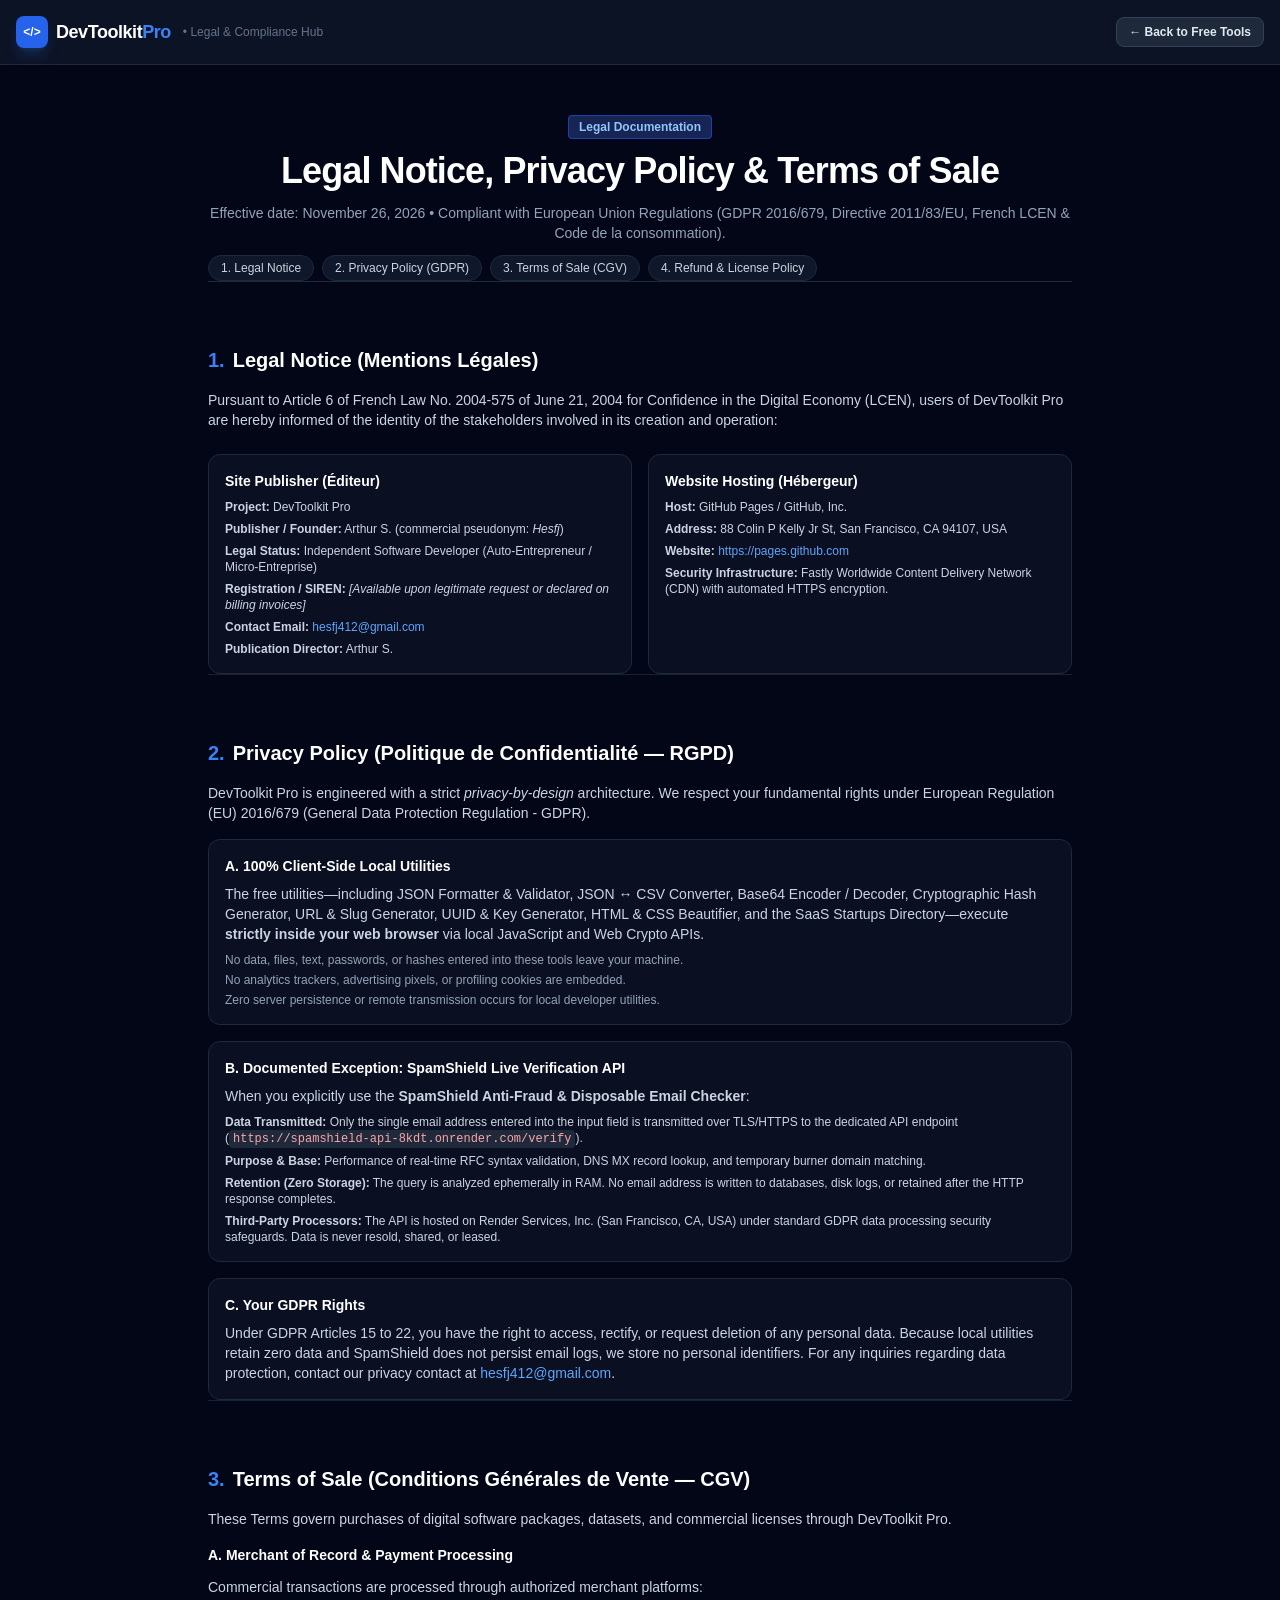
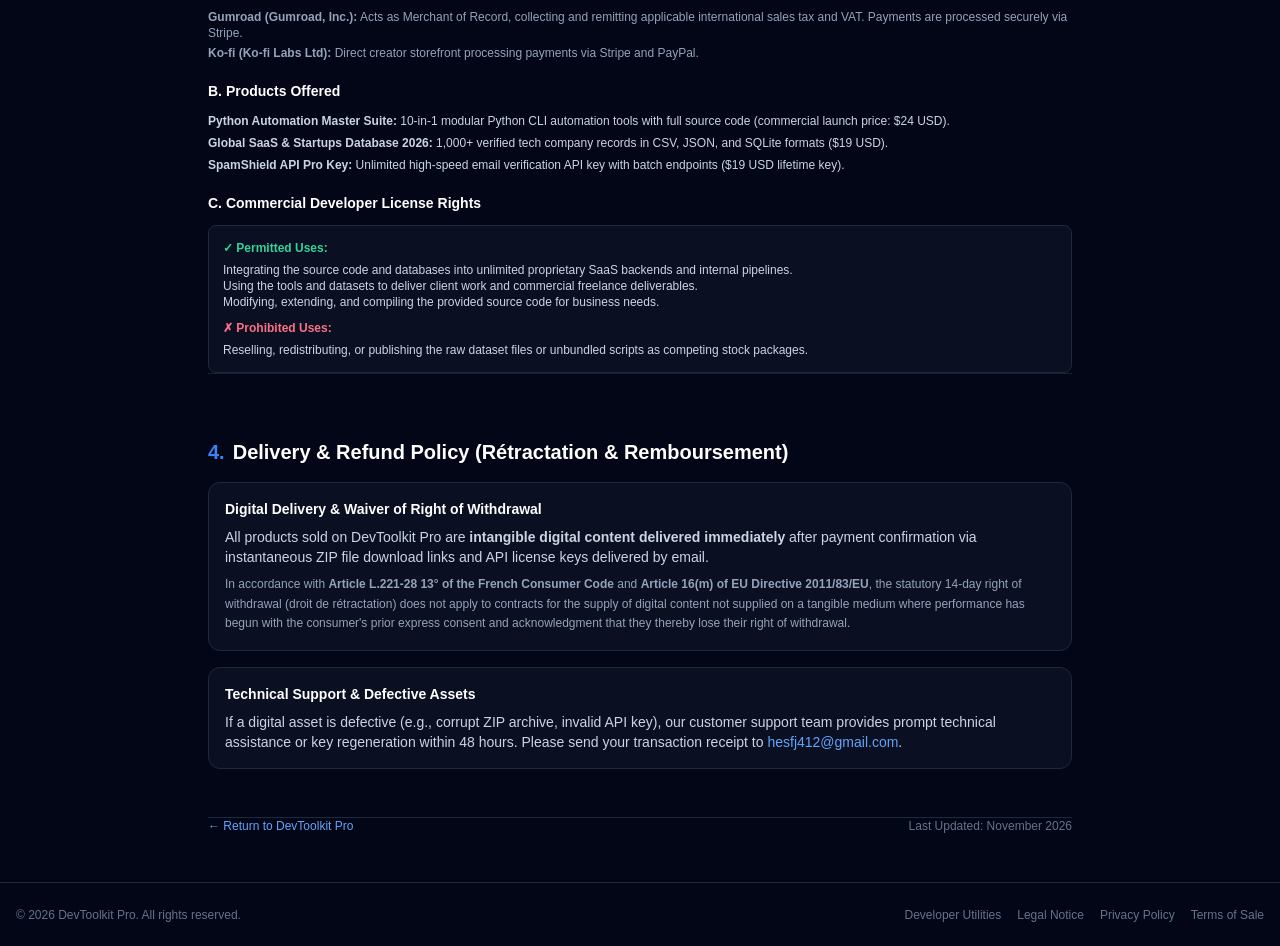
==== commit dcec9b87: "fix(contact): update official support email to hesfj412@gmail.com" ====
--- a/legal.html
+++ b/legal.html
@@ -56,7 +56,7 @@
     </div>
 
     <!-- SECTION 1: LEGAL NOTICE -->
-    <section id="legal-notice" class="space-y-4 pt-4 border-b border-slate-800/80 pb-10">
+    <section id="legal-notice" style="scroll-margin-top: 80px;" class="space-y-4 pt-4 border-b border-slate-800/80 pb-10">
       <h2 class="text-xl sm:text-2xl font-bold text-white flex items-center gap-2">
         <span class="text-blue-500">1.</span> Legal Notice (Mentions Légales)
       </h2>
@@ -72,7 +72,7 @@
             <li><strong>Publisher / Founder:</strong> Arthur S. (commercial pseudonym: <em>Hesfj</em>)</li>
             <li><strong>Legal Status:</strong> Independent Software Developer (Auto-Entrepreneur / Micro-Entreprise)</li>
             <li><strong>Registration / SIREN:</strong> <em>[Available upon legitimate request or declared on billing invoices]</em></li>
-            <li><strong>Contact Email:</strong> <a href="mailto:arthur974123@gmail.com" class="text-blue-400 hover:underline">arthur974123@gmail.com</a></li>
+            <li><strong>Contact Email:</strong> <a href="mailto:hesfj412@gmail.com" class="text-blue-400 hover:underline">hesfj412@gmail.com</a></li>
             <li><strong>Publication Director:</strong> Arthur S.</li>
           </ul>
         </div>
@@ -90,7 +90,7 @@
     </section>
 
     <!-- SECTION 2: PRIVACY POLICY -->
-    <section id="privacy-policy" class="space-y-4 pt-4 border-b border-slate-800/80 pb-10">
+    <section id="privacy-policy" style="scroll-margin-top: 80px;" class="space-y-4 pt-4 border-b border-slate-800/80 pb-10">
       <h2 class="text-xl sm:text-2xl font-bold text-white flex items-center gap-2">
         <span class="text-blue-500">2.</span> Privacy Policy (Politique de Confidentialité — RGPD)
       </h2>
@@ -127,14 +127,14 @@
         <div class="p-4 rounded-xl border border-slate-800 bg-slate-900/60 space-y-2">
           <h3 class="font-bold text-white text-sm text-blue-400">C. Your GDPR Rights</h3>
           <p>
-            Under GDPR Articles 15 to 22, you have the right to access, rectify, or request deletion of any personal data. Because local utilities retain zero data and SpamShield does not persist email logs, we store no personal identifiers. For any inquiries regarding data protection, contact our privacy contact at <a href="mailto:arthur974123@gmail.com" class="text-blue-400 hover:underline">arthur974123@gmail.com</a>.
+            Under GDPR Articles 15 to 22, you have the right to access, rectify, or request deletion of any personal data. Because local utilities retain zero data and SpamShield does not persist email logs, we store no personal identifiers. For any inquiries regarding data protection, contact our privacy contact at <a href="mailto:hesfj412@gmail.com" class="text-blue-400 hover:underline">hesfj412@gmail.com</a>.
           </p>
         </div>
       </div>
     </section>
 
     <!-- SECTION 3: TERMS OF SALE (CGV) -->
-    <section id="terms-of-sale" class="space-y-4 pt-4 border-b border-slate-800/80 pb-10">
+    <section id="terms-of-sale" style="scroll-margin-top: 80px;" class="space-y-4 pt-4 border-b border-slate-800/80 pb-10">
       <h2 class="text-xl sm:text-2xl font-bold text-white flex items-center gap-2">
         <span class="text-blue-500">3.</span> Terms of Sale (Conditions Générales de Vente — CGV)
       </h2>
@@ -176,7 +176,7 @@
     </section>
 
     <!-- SECTION 4: REFUND & DELIVERY POLICY -->
-    <section id="refund-policy" class="space-y-4 pt-4 pb-6">
+    <section id="refund-policy" style="scroll-margin-top: 80px;" class="space-y-4 pt-4 pb-6">
       <h2 class="text-xl sm:text-2xl font-bold text-white flex items-center gap-2">
         <span class="text-blue-500">4.</span> Delivery &amp; Refund Policy (Rétractation &amp; Remboursement)
       </h2>
@@ -195,7 +195,7 @@
         <div class="p-4 rounded-xl border border-slate-800 bg-slate-900/60 space-y-2">
           <h3 class="font-bold text-white text-sm text-blue-400">Technical Support &amp; Defective Assets</h3>
           <p>
-            If a digital asset is defective (e.g., corrupt ZIP archive, invalid API key), our customer support team provides prompt technical assistance or key regeneration within 48 hours. Please send your transaction receipt to <a href="mailto:arthur974123@gmail.com" class="text-blue-400 hover:underline">arthur974123@gmail.com</a>.
+            If a digital asset is defective (e.g., corrupt ZIP archive, invalid API key), our customer support team provides prompt technical assistance or key regeneration within 48 hours. Please send your transaction receipt to <a href="mailto:hesfj412@gmail.com" class="text-blue-400 hover:underline">hesfj412@gmail.com</a>.
           </p>
         </div>
       </div>
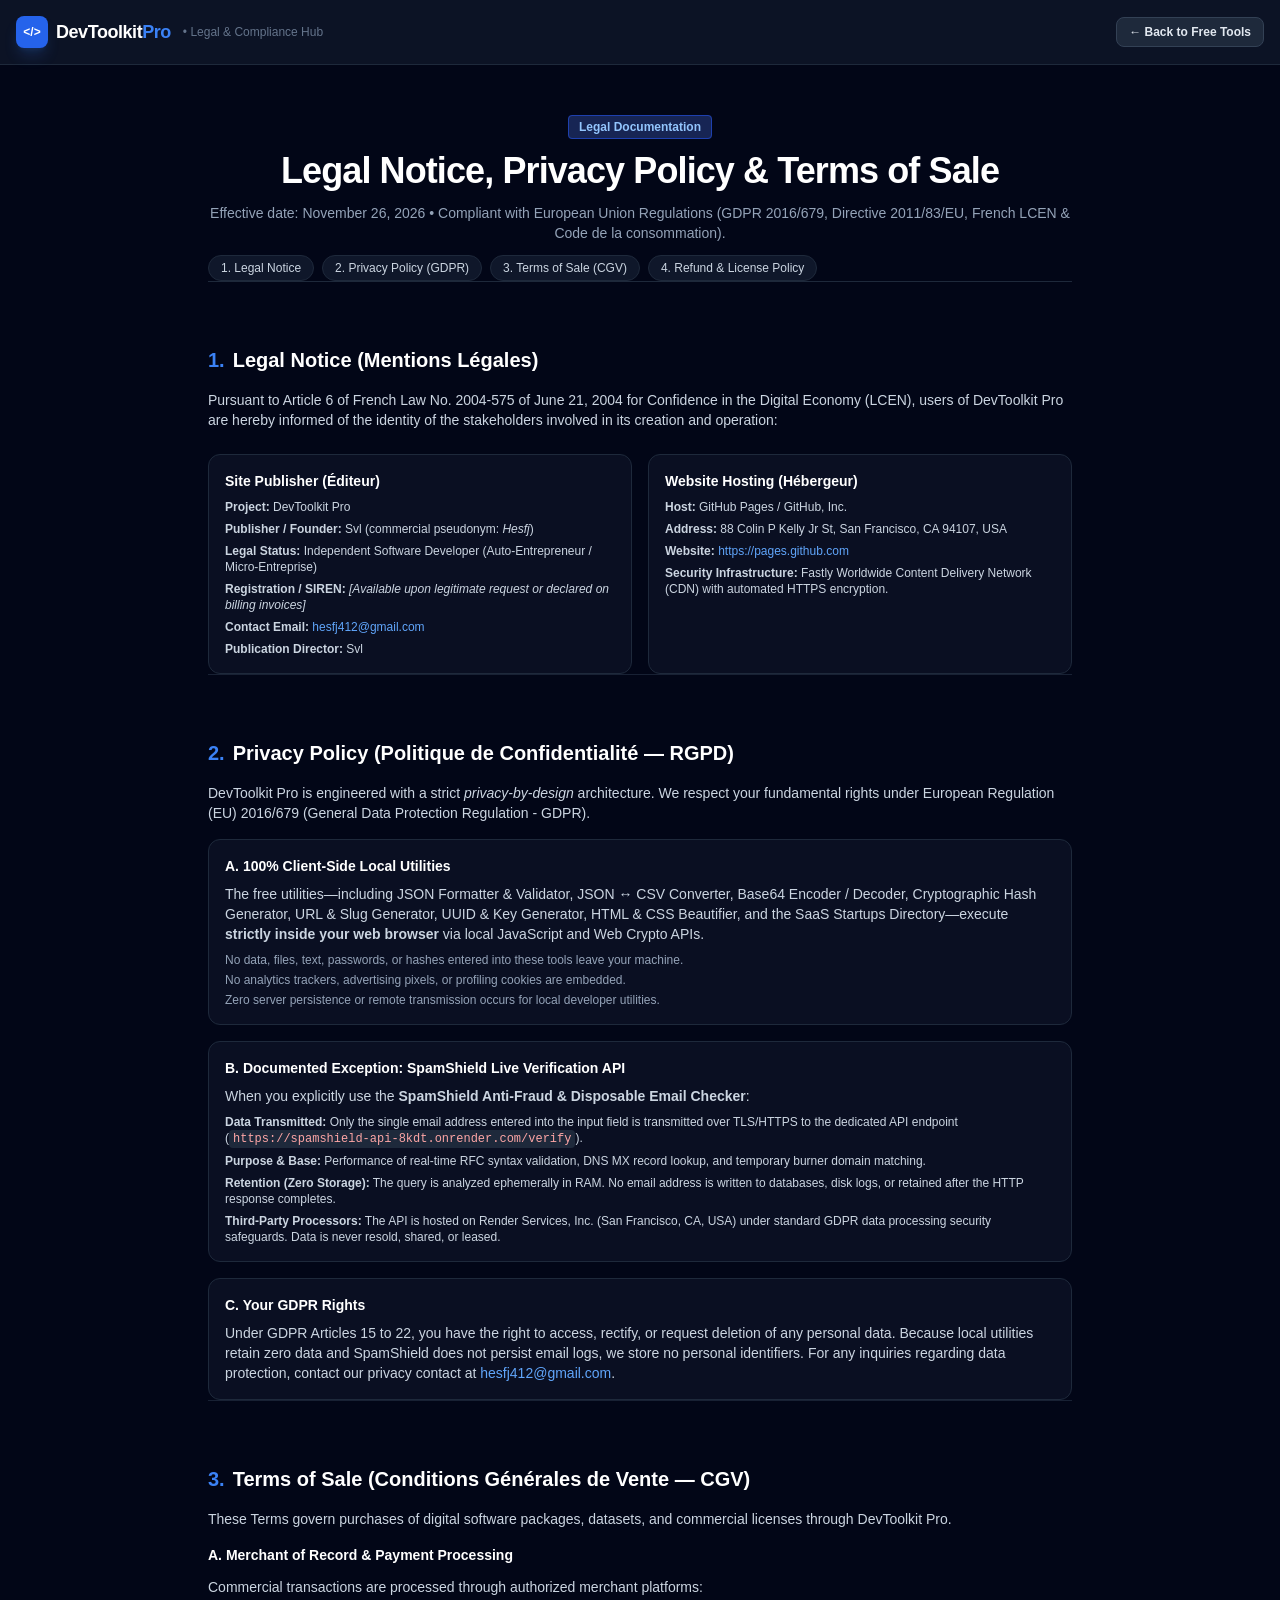
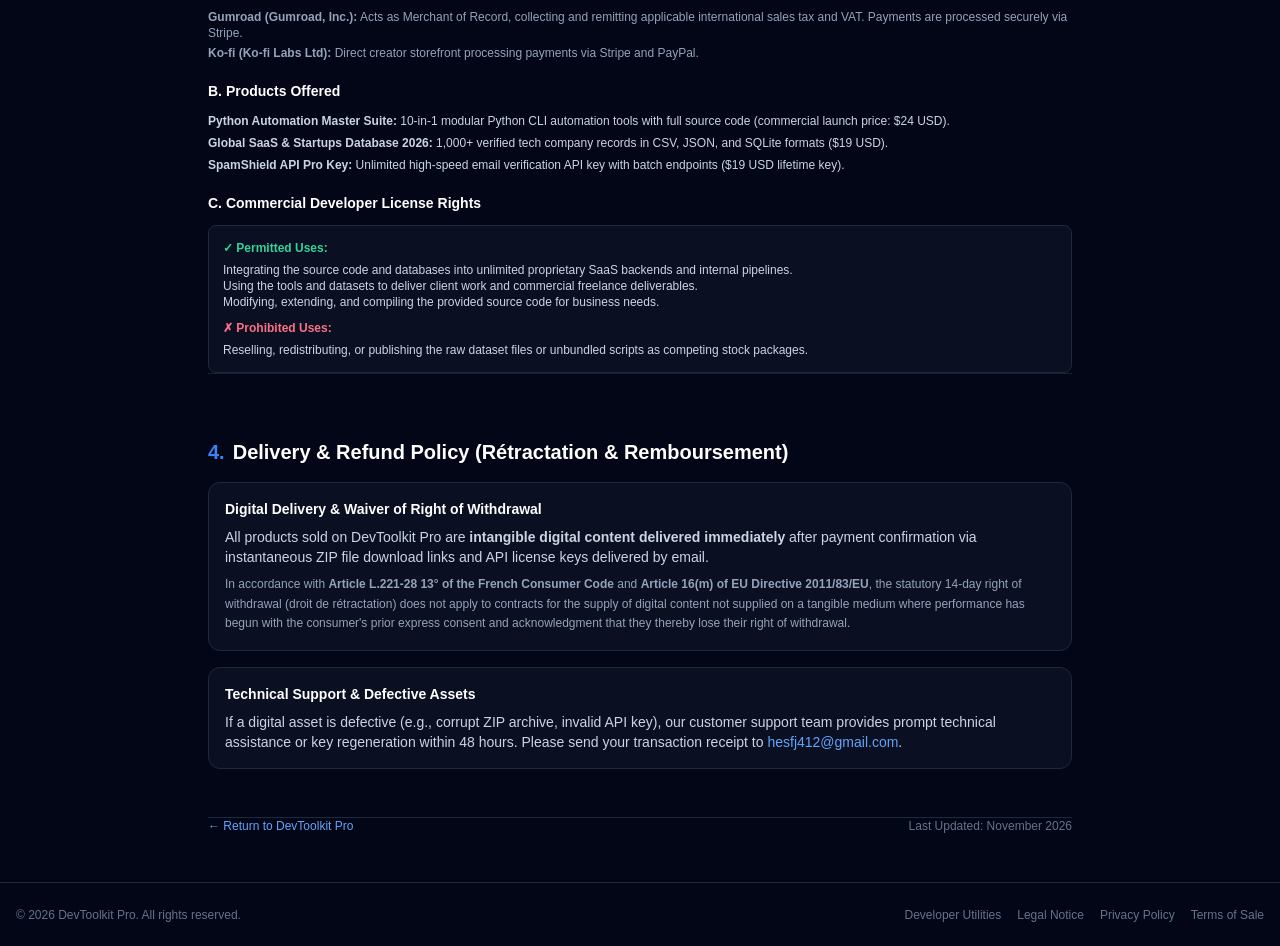
==== commit 9b5ae1c4: "fix(branding): harmonize creator pseudonym to Svl" ====
--- a/legal.html
+++ b/legal.html
@@ -69,11 +69,11 @@
           <h3 class="font-bold text-white text-sm text-blue-400">Site Publisher (Éditeur)</h3>
           <ul class="space-y-1.5 text-slate-300">
             <li><strong>Project:</strong> DevToolkit Pro</li>
-            <li><strong>Publisher / Founder:</strong> Arthur S. (commercial pseudonym: <em>Hesfj</em>)</li>
+            <li><strong>Publisher / Founder:</strong> Svl (commercial pseudonym: <em>Hesfj</em>)</li>
             <li><strong>Legal Status:</strong> Independent Software Developer (Auto-Entrepreneur / Micro-Entreprise)</li>
             <li><strong>Registration / SIREN:</strong> <em>[Available upon legitimate request or declared on billing invoices]</em></li>
             <li><strong>Contact Email:</strong> <a href="mailto:hesfj412@gmail.com" class="text-blue-400 hover:underline">hesfj412@gmail.com</a></li>
-            <li><strong>Publication Director:</strong> Arthur S.</li>
+            <li><strong>Publication Director:</strong> Svl</li>
           </ul>
         </div>
 
